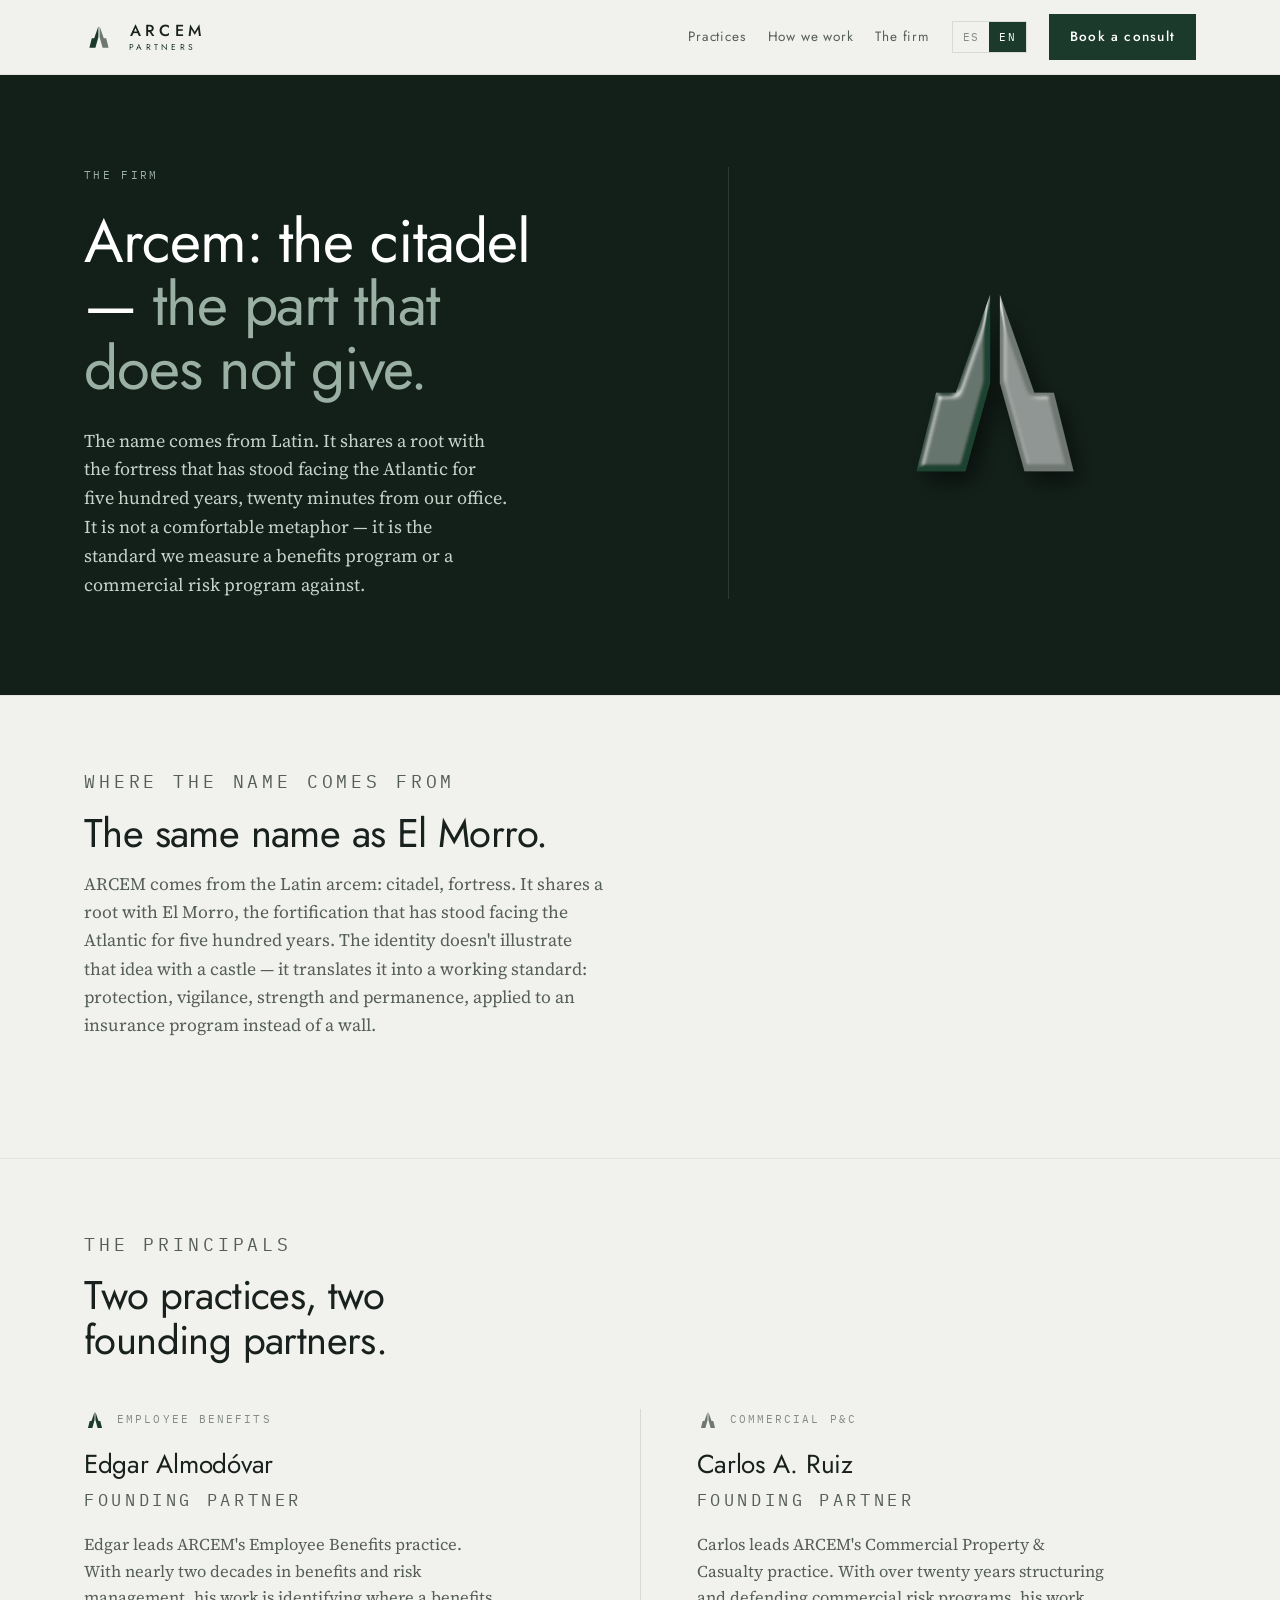
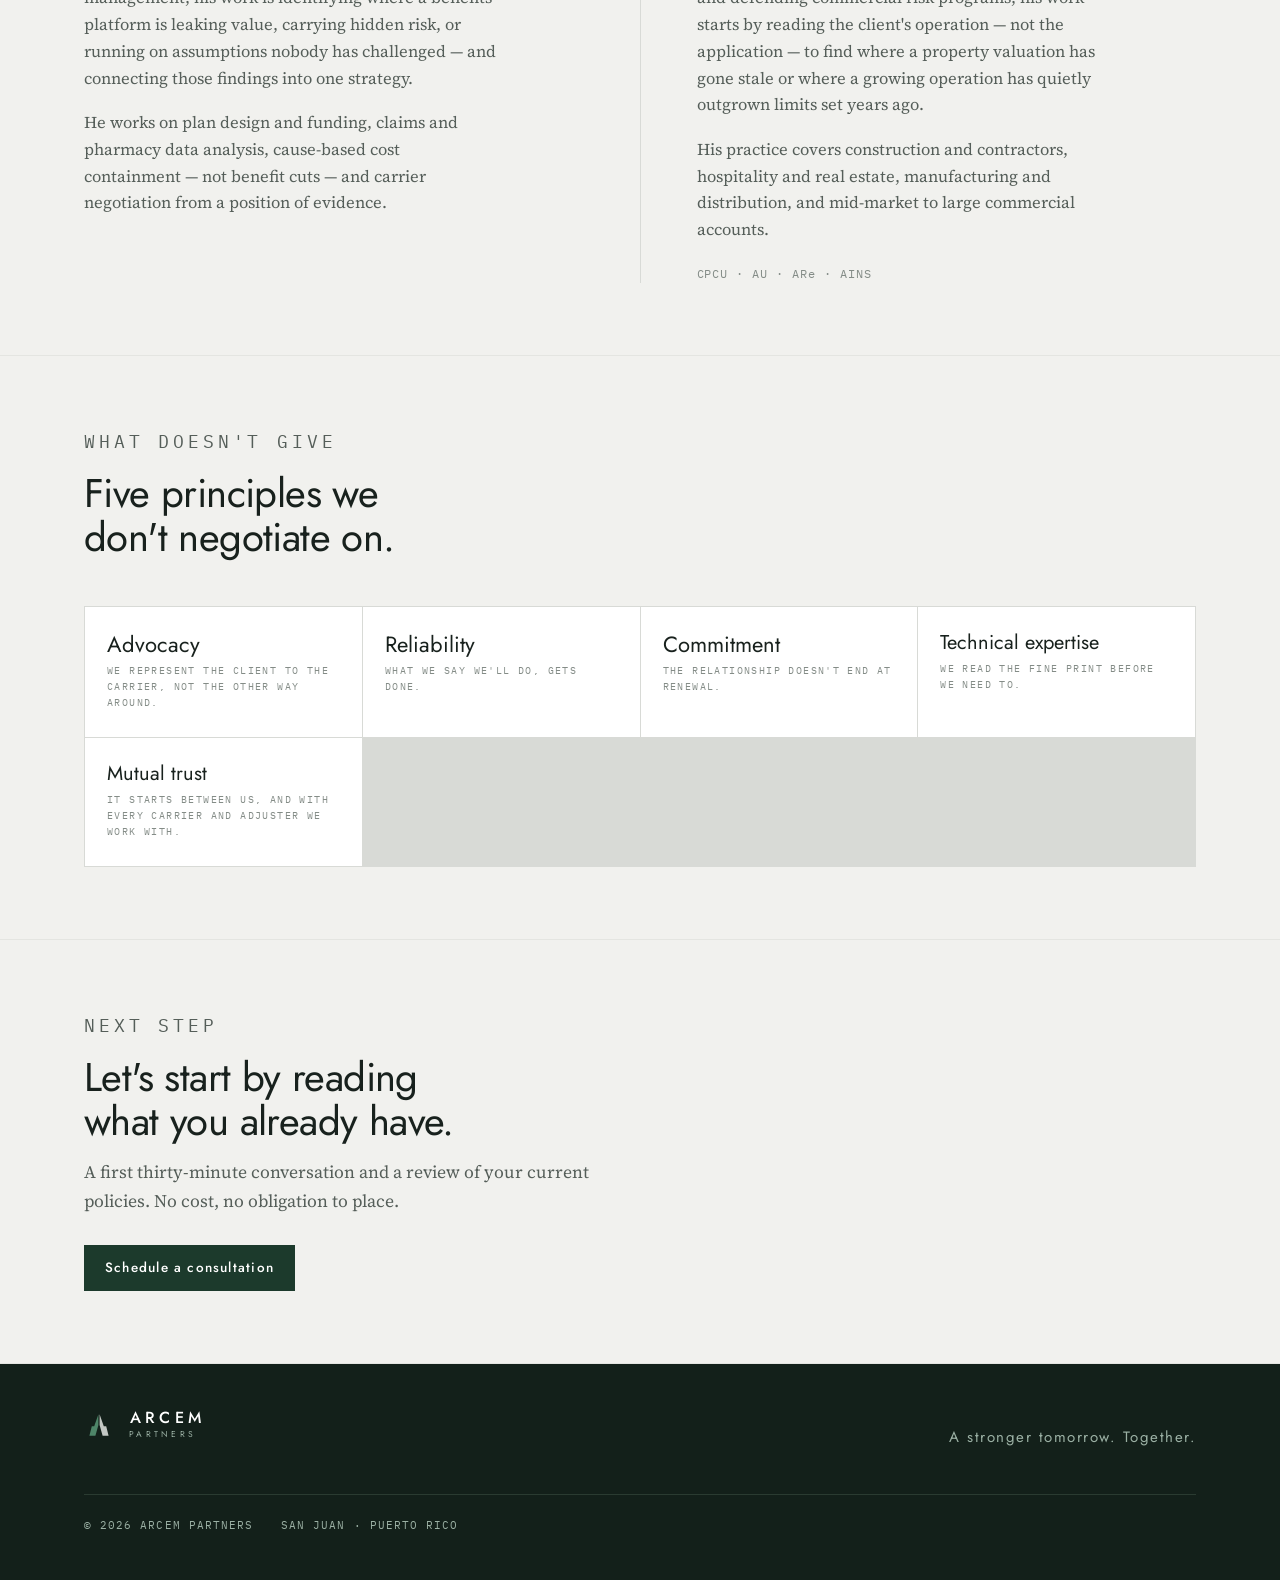
==== about.html @ 63890001 "Add English-URL pages: benefits, commercial, about, contact Adds the four English routes from the or" ====
<!doctype html>
<html lang="en"><head>
<meta charset="utf-8">
<meta name="viewport" content="width=device-width, initial-scale=1">
<title>The Firm — ARCEM Partners</title>
<meta name="description" content="Where the ARCEM name comes from, the firm's principals, and the values that don't get negotiated.">

<link rel="canonical" href="https://www.arcempr.com/about.html">
<meta property="og:type" content="website">
<meta property="og:title" content="The Firm — ARCEM Partners">
<meta property="og:description" content="Arcem: the citadel — the part that does not give.">
<meta property="og:image" content="/assets/logo/og-image.png">
<meta name="twitter:card" content="summary_large_image">

<link rel="icon" href="assets/logo/favicon.svg" type="image/svg+xml">

<link rel="preconnect" href="https://fonts.googleapis.com">
<link rel="preconnect" href="https://fonts.gstatic.com" crossorigin="">
<link rel="stylesheet" href="https://fonts.googleapis.com/css2?family=Jost:wght@300;400;500;600&amp;family=Source+Serif+4:ital,opsz,wght@0,8..60,400;0,8..60,600;1,8..60,400&amp;family=IBM+Plex+Mono:wght@400;500&amp;display=swap">

<link rel="stylesheet" href="assets/css/styles.css">
</head>
<body>

<header>
  <div class="wrap bar">
    <a class="brand" href="index.html" aria-label="ARCEM Partners">
      <svg viewBox="0 0 200 200" aria-hidden="true">
        <path fill="var(--green)" d="M96 28 68 108H52l-16 64h40l20-72Z"></path>
        <path fill="var(--stone)" d="m104 28 28 80h16l16 64h-40l-20-72Z"></path>
      </svg>
      <span>
        <span class="wm" style="display:block">ARCEM</span>
        <span class="sub" style="display:block">PARTNERS</span>
      </span>
    </a>
    <nav class="nav">
      <a class="link" href="index.html#practicas" data-es="Prácticas" data-en="Practices">Practices</a>
      <a class="link" href="index.html#proceso" data-es="Cómo trabajamos" data-en="How we work">How we work</a>
      <a class="link" href="about.html" data-es="La firma" data-en="The firm">The firm</a>
      <div class="lang" role="group" aria-label="Idioma / Language">
        <button type="button" id="lang-es" aria-pressed="false">ES</button>
        <button type="button" id="lang-en" aria-pressed="true">EN</button>
      </div>
      <a class="btn" href="contact.html" data-es="Agendar consulta" data-en="Book a consult">Book a consult</a>
    </nav>
  </div>
</header>

<main id="top">

  <section class="hero">
    <div class="wrap hero-in">
      <div class="hero-copy">
        <p class="eyebrow" data-es="La firma" data-en="The firm">The firm</p>
        <h1 data-es="Arcem: la ciudadela, &lt;em&gt;la parte que no cede.&lt;/em&gt;" data-en="Arcem: the citadel — &lt;em&gt;the part that does not give.&lt;/em&gt;">Arcem: the citadel — <em>the part that does not give.</em></h1>
        <p class="lede" data-es="El nombre viene del latín. Es la misma raíz que nombra la fortaleza que lleva quinientos años frente al Atlántico, a veinte minutos de nuestra oficina. No es una metáfora cómoda: es el estándar con el que medimos un programa de beneficios o un programa de riesgo comercial." data-en="The name comes from Latin. It shares a root with the fortress that has stood facing the Atlantic for five hundred years, twenty minutes from our office. It is not a comfortable metaphor — it is the standard we measure a benefits program or a commercial risk program against.">The name comes from Latin. It shares a root with the fortress that has stood facing the Atlantic for five hundred years, twenty minutes from our office. It is not a comfortable metaphor — it is the standard we measure a benefits program or a commercial risk program against.</p>
      </div>
      <div class="hero-seam" aria-hidden="true"></div>
      <div class="hero-mark">
        <svg viewBox="0 0 220 220" aria-hidden="true">
          <defs>
            <filter id="hcast" x="-45%" y="-45%" width="210%" height="210%">
              <feDropShadow dx="6" dy="9" stdDeviation="9" flood-color="#000000" flood-opacity="0.5"></feDropShadow>
            </filter>
            <filter id="hbevel" x="-30%" y="-30%" width="170%" height="170%">
              <feGaussianBlur in="SourceAlpha" stdDeviation="2.6" result="b"></feGaussianBlur>
              <feSpecularLighting in="b" surfaceScale="2.6" specularConstant="0.55" specularExponent="30" lighting-color="#FFFFFF" result="s">
                <feDistantLight azimuth="228" elevation="54"></feDistantLight>
              </feSpecularLighting>
              <feComposite in="s" in2="SourceAlpha" operator="in" result="sc"></feComposite>
              <feComposite in="SourceGraphic" in2="sc" operator="arithmetic" k1="0" k2="1" k3="1" k4="0"></feComposite>
            </filter>
          </defs>
          <g filter="url(#hcast)"><g filter="url(#hbevel)">
            <path fill="#1F4331" d="M106 38 78 118H62l-16 64h40l20-72Z"></path>
            <path fill="#6E7772" d="m114 38 28 80h16l16 64h-40l-20-72Z"></path>
          </g></g>
        </svg>
      </div>
    </div>
  </section>

  <section id="origen">
    <div class="wrap sec">
      <div class="sec-head">
        <p class="kicker" data-es="Origen del nombre" data-en="Where the name comes from">Where the name comes from</p>
        <h2 data-es="El mismo nombre que El Morro." data-en="The same name as El Morro.">The same name as El Morro.</h2>
        <p data-es="ARCEM viene del latín «arcem»: ciudadela, fortaleza. Es la misma raíz que nombra El Morro, la fortificación que lleva quinientos años frente al Atlántico. La identidad no ilustra esa idea con un castillo — la traduce a un estándar de trabajo: protección, vigilancia, fuerza y permanencia, aplicados a un programa de seguros en vez de a un muro." data-en="ARCEM comes from the Latin arcem: citadel, fortress. It shares a root with El Morro, the fortification that has stood facing the Atlantic for five hundred years. The identity doesn't illustrate that idea with a castle — it translates it into a working standard: protection, vigilance, strength and permanence, applied to an insurance program instead of a wall.">ARCEM comes from the Latin arcem: citadel, fortress. It shares a root with El Morro, the fortification that has stood facing the Atlantic for five hundred years. The identity doesn't illustrate that idea with a castle — it translates it into a working standard: protection, vigilance, strength and permanence, applied to an insurance program instead of a wall.</p>
      </div>
    </div>
  </section>

  <section id="principales">
    <div class="wrap sec">
      <div class="sec-head">
        <p class="kicker" data-es="Los principales" data-en="The principals">The principals</p>
        <h2 data-es="Dos prácticas, dos socios fundadores." data-en="Two practices, two founding partners.">Two practices, two founding partners.</h2>
      </div>

      <div class="split">
        <div class="prac">
          <div class="prac-tag">
            <svg viewBox="0 0 200 200" aria-hidden="true"><path fill="var(--green)" d="M96 28 68 108H52l-16 64h40l20-72Z"></path><path fill="var(--green)" d="m104 28 28 80h16l16 64h-40l-20-72Z"></path></svg>
            <span data-es="Employee Benefits" data-en="Employee Benefits">Employee Benefits</span>
          </div>
          <h3>Edgar Almodóvar</h3>
          <p class="kicker" style="margin:-10px 0 0" data-es="Socio fundador" data-en="Founding partner">Founding partner</p>
          <p data-es="Edgar dirige la práctica de Employee Benefits de ARCEM. Con casi dos décadas en beneficios y manejo de riesgo, su trabajo es identificar dónde una plataforma de beneficios pierde valor, carga riesgo oculto u opera sobre supuestos que nadie ha cuestionado — y conectar esos hallazgos en una sola estrategia." data-en="Edgar leads ARCEM's Employee Benefits practice. With nearly two decades in benefits and risk management, his work is identifying where a benefits platform is leaking value, carrying hidden risk, or running on assumptions nobody has challenged — and connecting those findings into one strategy.">Edgar leads ARCEM's Employee Benefits practice. With nearly two decades in benefits and risk management, his work is identifying where a benefits platform is leaking value, carrying hidden risk, or running on assumptions nobody has challenged — and connecting those findings into one strategy.</p>
          <p data-es="Trabaja diseño y financiamiento de plan, análisis de datos de reclamaciones y farmacia, contención de costos basada en causa — no en recorte — y negociación con carriers desde una posición de evidencia." data-en="He works on plan design and funding, claims and pharmacy data analysis, cause-based cost containment — not benefit cuts — and carrier negotiation from a position of evidence.">He works on plan design and funding, claims and pharmacy data analysis, cause-based cost containment — not benefit cuts — and carrier negotiation from a position of evidence.</p>
        </div>

        <div class="seam" aria-hidden="true"></div>

        <div class="prac">
          <div class="prac-tag">
            <svg viewBox="0 0 200 200" aria-hidden="true"><path fill="var(--stone)" d="M96 28 68 108H52l-16 64h40l20-72Z"></path><path fill="var(--stone)" d="m104 28 28 80h16l16 64h-40l-20-72Z"></path></svg>
            <span data-es="Commercial P&amp;C" data-en="Commercial P&amp;C">Commercial P&amp;C</span>
          </div>
          <h3>Carlos A. Ruiz</h3>
          <p class="kicker" style="margin:-10px 0 0" data-es="Socio fundador" data-en="Founding partner">Founding partner</p>
          <p data-es="Carlos dirige la práctica de Commercial Property &amp; Casualty de ARCEM. Con más de veinte años estructurando y defendiendo programas de riesgo comercial, su trabajo empieza por leer la operación del cliente — no la solicitud — para encontrar dónde una valoración de propiedad quedó desactualizada o dónde una operación en crecimiento ya superó los límites que se fijaron hace años." data-en="Carlos leads ARCEM's Commercial Property &amp; Casualty practice. With over twenty years structuring and defending commercial risk programs, his work starts by reading the client's operation — not the application — to find where a property valuation has gone stale or where a growing operation has quietly outgrown limits set years ago.">Carlos leads ARCEM's Commercial Property &amp; Casualty practice. With over twenty years structuring and defending commercial risk programs, his work starts by reading the client's operation — not the application — to find where a property valuation has gone stale or where a growing operation has quietly outgrown limits set years ago.</p>
          <p data-es="Su práctica cubre construcción y contratistas, hospitalidad y bienes raíces, manufactura y distribución, y cuentas comerciales de mediana y gran escala." data-en="His practice covers construction and contractors, hospitality and real estate, manufacturing and distribution, and mid-market to large commercial accounts.">His practice covers construction and contractors, hospitality and real estate, manufacturing and distribution, and mid-market to large commercial accounts.</p>
          <p class="mono" style="font-size:12px; letter-spacing:.08em; color:var(--faint); margin:2px 0 0">CPCU · AU · ARe · AINS</p>
        </div>
      </div>
    </div>
  </section>

  <section id="valores">
    <div class="wrap sec">
      <div class="sec-head">
        <p class="kicker" data-es="Lo que no cede" data-en="What doesn't give">What doesn't give</p>
        <h2 data-es="Cinco principios que no se negocian." data-en="Five principles we don't negotiate on.">Five principles we don't negotiate on.</h2>
      </div>
      <div class="proof">
        <div><span class="fig" style="font-size:22px" data-es="Defensa" data-en="Advocacy">Advocacy</span><span class="lab" data-es="Representamos al cliente frente al carrier, no al revés." data-en="We represent the client to the carrier, not the other way around.">We represent the client to the carrier, not the other way around.</span></div>
        <div><span class="fig" style="font-size:22px" data-es="Confiabilidad" data-en="Reliability">Reliability</span><span class="lab" data-es="Lo que decimos que vamos a hacer, se hace." data-en="What we say we'll do, gets done.">What we say we'll do, gets done.</span></div>
        <div><span class="fig" style="font-size:22px" data-es="Compromiso" data-en="Commitment">Commitment</span><span class="lab" data-es="La relación no termina en la renovación." data-en="The relationship doesn't end at renewal.">The relationship doesn't end at renewal.</span></div>
        <div><span class="fig" style="font-size:20px" data-es="Experiencia técnica" data-en="Technical expertise">Technical expertise</span><span class="lab" data-es="Leemos la letra pequeña antes de que haga falta leerla." data-en="We read the fine print before we need to.">We read the fine print before we need to.</span></div>
        <div><span class="fig" style="font-size:20px" data-es="Confianza mutua" data-en="Mutual trust">Mutual trust</span><span class="lab" data-es="Empieza entre nosotros, y con cada carrier y ajustador con el que trabajamos." data-en="It starts between us, and with every carrier and adjuster we work with.">It starts between us, and with every carrier and adjuster we work with.</span></div>
      </div>
    </div>
  </section>

  <section>
    <div class="wrap sec">
      <div class="sec-head" style="margin-bottom:0">
        <p class="kicker" data-es="Siguiente paso" data-en="Next step">Next step</p>
        <h2 data-es="Empecemos por leer lo que ya tiene." data-en="Let's start by reading what you already have.">Let's start by reading what you already have.</h2>
        <p data-es="Una primera conversación de treinta minutos y una revisión de sus pólizas vigentes. Sin costo y sin compromiso de colocación." data-en="A first thirty-minute conversation and a review of your current policies. No cost, no obligation to place.">A first thirty-minute conversation and a review of your current policies. No cost, no obligation to place.</p>
      </div>
      <div class="hero-cta" style="margin-top:30px">
        <a class="btn" href="contact.html" data-es="Agendar una consulta" data-en="Schedule a consultation">Schedule a consultation</a>
      </div>
    </div>
  </section>

</main>

<footer>
  <div class="wrap foot-in">
    <div class="foot-top">
      <a class="brand" href="index.html" aria-label="ARCEM Partners">
        <svg viewBox="0 0 200 200" aria-hidden="true">
          <path fill="#4E8568" d="M96 28 68 108H52l-16 64h40l20-72Z"></path>
          <path fill="#C3C8C4" d="m104 28 28 80h16l16 64h-40l-20-72Z"></path>
        </svg>
        <span>
          <span class="wm" style="display:block">ARCEM</span>
          <span class="sub" style="display:block">PARTNERS</span>
        </span>
      </a>
      <p class="foot-tag" data-es="A stronger tomorrow. Together." data-en="A stronger tomorrow. Together.">A stronger tomorrow. Together.</p>
    </div>
    <div class="foot-bot">
      <p>© 2026 ARCEM PARTNERS</p>
      <p data-es="SAN JUAN · PUERTO RICO" data-en="SAN JUAN · PUERTO RICO">SAN JUAN · PUERTO RICO</p>
    </div>
  </div>
</footer>

<script src="assets/js/main.js"></script>


</body></html>
---- assets/css/styles.css ----
/* ARCEM Partners — hoja de estilos principal
   Tokens en brand/tokens.css (mismos valores, duplicados aquí para que
   index.html funcione abriendo el archivo sin build step). */

*,*::before,*::after{box-sizing:border-box}
html{-webkit-text-size-adjust:100%}
img{max-width:100%;height:auto}
[hidden]{display:none!important}
:root{
  --cal:#F1F1EE; --surface:#FFFFFF; --sunken:#E8E9E5;
  --ink:#18211D; --soft:#555E59; --faint:#848C87;
  --line:#D8DAD6; --hair:#E4E5E1;
  --green:#1C3A2C; --green-mid:#2F5A44; --green-lt:#4E8568;
  --stone:#6E7772;
  --brand-dark:#13201A; --brand-dark-2:#1B2C23;
  --on-dark:#EDF0EC; --on-dark-soft:#9BB0A4; --on-dark-line:#2A3B31;
  --focus:#4E8568;
}
@media (prefers-color-scheme:dark){:root:not([data-theme="light"]){
  --cal:#0D1310; --surface:#151E19; --sunken:#111813;
  --ink:#E6EBE7; --soft:#9AA49E; --faint:#737C77;
  --line:#232F28; --hair:#1C2721;
  --green:#6FA98A; --green-mid:#5A9376; --green-lt:#8FC4A6;
  --stone:#9BA49E;
  --focus:#8FC4A6;
}}
:root[data-theme="dark"]{
  --cal:#0D1310; --surface:#151E19; --sunken:#111813;
  --ink:#E6EBE7; --soft:#9AA49E; --faint:#737C77;
  --line:#232F28; --hair:#1C2721;
  --green:#6FA98A; --green-mid:#5A9376; --green-lt:#8FC4A6;
  --stone:#9BA49E;
  --focus:#8FC4A6;
}

*{box-sizing:border-box}
body{
  margin:0; background:var(--cal); color:var(--ink);
  font-family:"Source Serif 4",Georgia,"Times New Roman",serif;
  font-size:17px; line-height:1.62; -webkit-font-smoothing:antialiased;
}
.wrap{max-width:1160px; margin:0 auto; padding-inline:24px}
.mono{font-family:"IBM Plex Mono",ui-monospace,SFMono-Regular,Menlo,monospace}
.disp{font-family:Jost,"Helvetica Neue",Arial,sans-serif}
:focus-visible{outline:2px solid var(--focus); outline-offset:3px}
@media (prefers-reduced-motion:reduce){*{animation:none!important;transition:none!important}}

/* ---------- header ---------- */
header{
  position:sticky; top:0; z-index:40;
  background:color-mix(in srgb,var(--cal) 92%, transparent);
  backdrop-filter:blur(10px); border-bottom:1px solid var(--hair);
}
.bar{display:flex; align-items:center; gap:18px; padding-block:14px}
.brand{display:flex; align-items:center; gap:12px; text-decoration:none}
.brand svg{width:30px; height:30px; flex:0 0 auto}
.brand .wm{font-family:Jost,sans-serif; font-weight:500; font-size:16px; letter-spacing:.26em; text-indent:.26em; color:var(--ink); line-height:1}
.brand .sub{font-family:Jost,sans-serif; font-weight:400; font-size:8.5px; letter-spacing:.38em; text-indent:.38em; color:var(--green); line-height:1; margin-top:4px}
.nav{margin-left:auto; display:flex; align-items:center; gap:22px}
.nav a.link{font-family:Jost,sans-serif; font-size:13.5px; letter-spacing:.06em; color:var(--soft); text-decoration:none; padding-block:6px}
.nav a.link:hover{color:var(--ink)}
.lang{display:flex; border:1px solid var(--line); overflow:hidden}
.lang button{
  font-family:"IBM Plex Mono",monospace; font-size:10.5px; letter-spacing:.12em;
  padding:6px 10px; border:0; background:transparent; color:var(--faint); cursor:pointer; min-height:30px;
}
.lang button[aria-pressed="true"]{background:var(--green); color:#FFFFFF}
@media (prefers-color-scheme:dark){:root:not([data-theme="light"]) .lang button[aria-pressed="true"]{color:#0D1310}}
:root[data-theme="dark"] .lang button[aria-pressed="true"]{color:#0D1310}
.btn{
  font-family:Jost,sans-serif; font-size:13.5px; font-weight:500; letter-spacing:.09em;
  background:var(--green); color:#FFFFFF; text-decoration:none;
  padding:11px 20px; min-height:44px; display:inline-flex; align-items:center; justify-content:center;
  border:1px solid var(--green); cursor:pointer; transition:background .18s ease;
}
.btn:hover{background:var(--green-mid); border-color:var(--green-mid)}
@media (prefers-color-scheme:dark){:root:not([data-theme="light"]) .btn{color:#0D1310}}
:root[data-theme="dark"] .btn{color:#0D1310}
.btn-ghost{background:transparent; color:var(--on-dark); border:1px solid rgba(237,240,236,.34)}
.btn-ghost:hover{background:rgba(237,240,236,.09); border-color:rgba(237,240,236,.55)}
.nav .btn{display:none}
@media (min-width:880px){.nav .btn{display:inline-flex}}
.nav a.link{display:none}
@media (min-width:720px){.nav a.link{display:inline}}

/* ---------- hero (superficie de marca: verde en ambos temas) ---------- */
.hero{background:var(--brand-dark); color:var(--on-dark); position:relative; overflow:hidden}
.hero-in{
  display:grid; grid-template-columns:1fr; gap:44px;
  padding-block:66px 72px; position:relative;
}
@media (min-width:920px){
  .hero-in{grid-template-columns:1.16fr 1px .84fr; gap:0; align-items:center; padding-block:92px 96px}
  .hero-seam{background:var(--on-dark-line); align-self:stretch}
  .hero-copy{padding-right:64px}
  .hero-mark{padding-left:64px}
}
.hero-seam{display:none}
@media (min-width:920px){.hero-seam{display:block}}
.eyebrow{
  font-family:"IBM Plex Mono",monospace; font-size:10.5px; letter-spacing:.22em;
  text-transform:uppercase; color:var(--on-dark-soft); margin:0 0 26px;
}
h1{
  font-family:Jost,sans-serif; font-weight:400; margin:0;
  font-size:clamp(35px,5.6vw,60px); line-height:1.06; letter-spacing:-.018em;
  text-wrap:balance; color:#FFFFFF;
}
h1 em{font-style:normal; color:var(--on-dark-soft)}
.hero-copy p.lede{
  margin:26px 0 0; max-width:47ch; font-size:18px; line-height:1.6; color:#C6D3CB;
}
.hero-cta{display:flex; flex-wrap:wrap; gap:14px; margin-top:34px}
.hero-mark{display:flex; justify-content:center}
.hero-mark svg{width:min(270px,62vw); height:auto}
.hero-foot{
  border-top:1px solid var(--on-dark-line); padding-block:18px;
  display:flex; flex-wrap:wrap; gap:10px 34px;
}
.hero-foot span{font-family:"IBM Plex Mono",monospace; font-size:10.5px; letter-spacing:.16em; text-transform:uppercase; color:var(--on-dark-soft)}

/* ---------- secciones ---------- */
section{border-bottom:1px solid var(--hair)}
.sec{padding-block:72px}
.sec-head{display:flex; flex-direction:column; gap:14px; margin-bottom:46px; max-width:62ch}
.kicker{font-family:"IBM Plex Mono",monospace; font-size:10.5px; letter-spacing:.22em; text-transform:uppercase; color:var(--faint)}
h2{font-family:Jost,sans-serif; font-weight:400; margin:0; font-size:clamp(27px,3.7vw,40px); line-height:1.12; letter-spacing:-.015em; text-wrap:balance}
.sec-head p{margin:0; color:var(--soft); font-size:17.5px; max-width:58ch}

/* prácticas — la junta partiendo la página */
.split{display:grid; grid-template-columns:1fr; gap:48px}
@media (min-width:900px){.split{grid-template-columns:1fr 1px 1fr; gap:0}
  .split .seam{background:var(--line); align-self:stretch}
  .split .prac:first-child{padding-right:56px}
  .split .prac:last-child{padding-left:56px}
}
.split .seam{display:none}
@media (min-width:900px){.split .seam{display:block}}
.prac{display:flex; flex-direction:column; gap:18px}
.prac-tag{display:flex; align-items:center; gap:11px}
.prac-tag svg{width:22px; height:22px; flex:0 0 auto}
.prac-tag span{font-family:"IBM Plex Mono",monospace; font-size:10.5px; letter-spacing:.2em; text-transform:uppercase; color:var(--faint)}
.prac h3{font-family:Jost,sans-serif; font-weight:400; margin:0; font-size:26px; line-height:1.18; letter-spacing:-.01em; color:var(--ink)}
.prac p{margin:0; color:var(--soft); font-size:16.5px; max-width:46ch}
.prac ul{margin:4px 0 0; padding:0; list-style:none; display:flex; flex-direction:column; gap:0}
.prac li{
  font-size:15.5px; color:var(--ink); padding-block:11px;
  border-top:1px solid var(--hair); display:flex; gap:14px; align-items:baseline;
}
.prac li:last-child{border-bottom:1px solid var(--hair)}
.prac li b{font-family:"IBM Plex Mono",monospace; font-size:10px; letter-spacing:.1em; color:var(--faint); flex:0 0 auto; width:22px; font-weight:400}
.prac a.more{
  font-family:Jost,sans-serif; font-size:14px; letter-spacing:.06em; color:var(--green);
  text-decoration:none; border-bottom:1px solid currentColor; align-self:flex-start; padding-bottom:2px; margin-top:6px;
}
.prac a.more:hover{color:var(--ink)}

/* proceso */
.steps{display:grid; grid-template-columns:1fr; gap:0}
@media (min-width:820px){.steps{grid-template-columns:repeat(3,minmax(0,1fr)); gap:0}}
.step{padding:30px 0; border-top:1px solid var(--line); display:flex; flex-direction:column; gap:12px}
@media (min-width:820px){
  .step{padding:30px 34px 30px 0; border-top:1px solid var(--ink)}
  .step + .step{padding-left:34px; border-left:1px solid var(--hair)}
}
.step .n{font-family:"IBM Plex Mono",monospace; font-size:11px; letter-spacing:.16em; color:var(--green)}
.step h3{font-family:Jost,sans-serif; font-weight:400; margin:0; font-size:21px; line-height:1.2; color:var(--ink)}
.step p{margin:0; color:var(--soft); font-size:16px}

/* prueba */
.proof{display:grid; grid-template-columns:repeat(2,minmax(0,1fr)); gap:1px; background:var(--line); border:1px solid var(--line)}
@media (min-width:820px){.proof{grid-template-columns:repeat(4,minmax(0,1fr))}}
.proof div{background:var(--surface); padding:26px 22px; display:flex; flex-direction:column; gap:8px}
.proof .fig{font-family:Jost,sans-serif; font-size:31px; font-weight:400; color:var(--ink); line-height:1; font-variant-numeric:tabular-nums}
.proof .lab{font-family:"IBM Plex Mono",monospace; font-size:10px; letter-spacing:.14em; text-transform:uppercase; color:var(--faint); line-height:1.6}

/* contacto */
.contact{background:var(--sunken)}
.contact-grid{display:grid; grid-template-columns:1fr; gap:44px}
@media (min-width:900px){.contact-grid{grid-template-columns:1fr 1fr; gap:64px}}
form{display:flex; flex-direction:column; gap:16px}
.field{display:flex; flex-direction:column; gap:7px}
.field label{font-family:"IBM Plex Mono",monospace; font-size:10px; letter-spacing:.16em; text-transform:uppercase; color:var(--faint)}
.field input,.field select,.field textarea{
  font-family:"Source Serif 4",Georgia,serif; font-size:16px; color:var(--ink);
  background:var(--surface); border:1px solid var(--line); padding:12px 14px; min-height:46px; width:100%;
}
.field textarea{min-height:96px; resize:vertical; line-height:1.55}
.field input:focus,.field select:focus,.field textarea:focus{border-color:var(--green)}
.hint{font-size:13.5px; color:var(--faint); margin:0}
.reach{display:flex; flex-direction:column; gap:22px}
.reach .row{display:flex; flex-direction:column; gap:5px; padding-block:16px; border-top:1px solid var(--line)}
.reach .row:last-child{border-bottom:1px solid var(--line)}
.reach .rl{font-family:"IBM Plex Mono",monospace; font-size:10px; letter-spacing:.16em; text-transform:uppercase; color:var(--faint)}
.reach .rv{font-size:17px; color:var(--ink)}
.reach .rv a{color:var(--green); text-decoration:none; border-bottom:1px solid currentColor}
.reach .rv a:hover{color:var(--ink)}
.ph{color:var(--faint); font-family:"IBM Plex Mono",monospace; font-size:14px}

/* mapa (contacto) */
.map-frame{border:1px solid var(--line); overflow:hidden; margin-top:36px}
.map-frame iframe{display:block; width:100%; height:380px; border:0}
.map-link{font-family:Jost,sans-serif; font-size:14px; letter-spacing:.06em; color:var(--green); text-decoration:none; border-bottom:1px solid currentColor; padding-bottom:2px; display:inline-block; margin-top:14px}
.map-link:hover{color:var(--ink)}

/* footer */
footer{background:var(--brand-dark); color:var(--on-dark)}
.foot-in{padding-block:46px; display:flex; flex-direction:column; gap:30px}
.foot-top{display:flex; flex-wrap:wrap; gap:26px; align-items:flex-start}
.foot-top .brand .wm{color:#FFFFFF}
.foot-top .brand .sub{color:var(--on-dark-soft)}
.foot-tag{margin-left:auto; font-family:Jost,sans-serif; font-size:15px; letter-spacing:.1em; color:var(--on-dark-soft)}
.foot-bot{border-top:1px solid var(--on-dark-line); padding-top:22px; display:flex; flex-wrap:wrap; gap:8px 28px}
.foot-bot p{margin:0; font-family:"IBM Plex Mono",monospace; font-size:10.5px; letter-spacing:.1em; color:var(--on-dark-soft)}
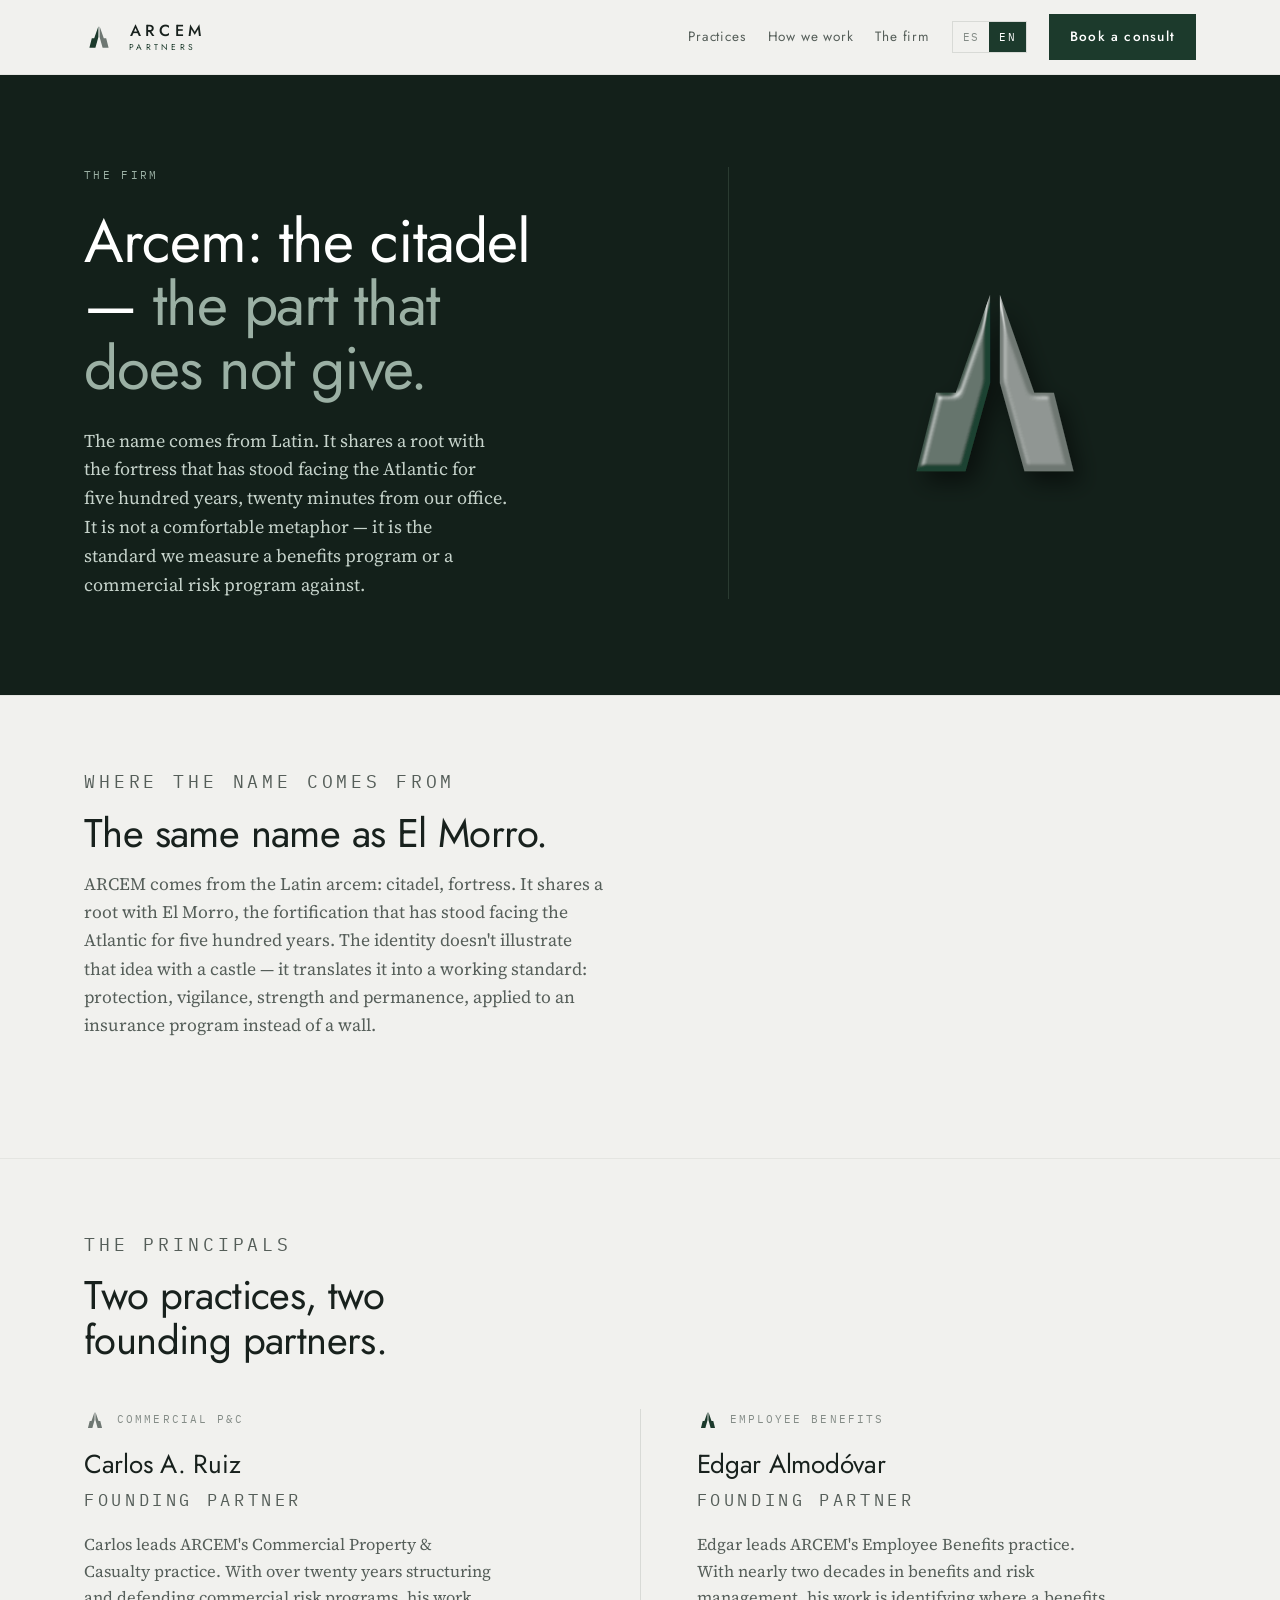
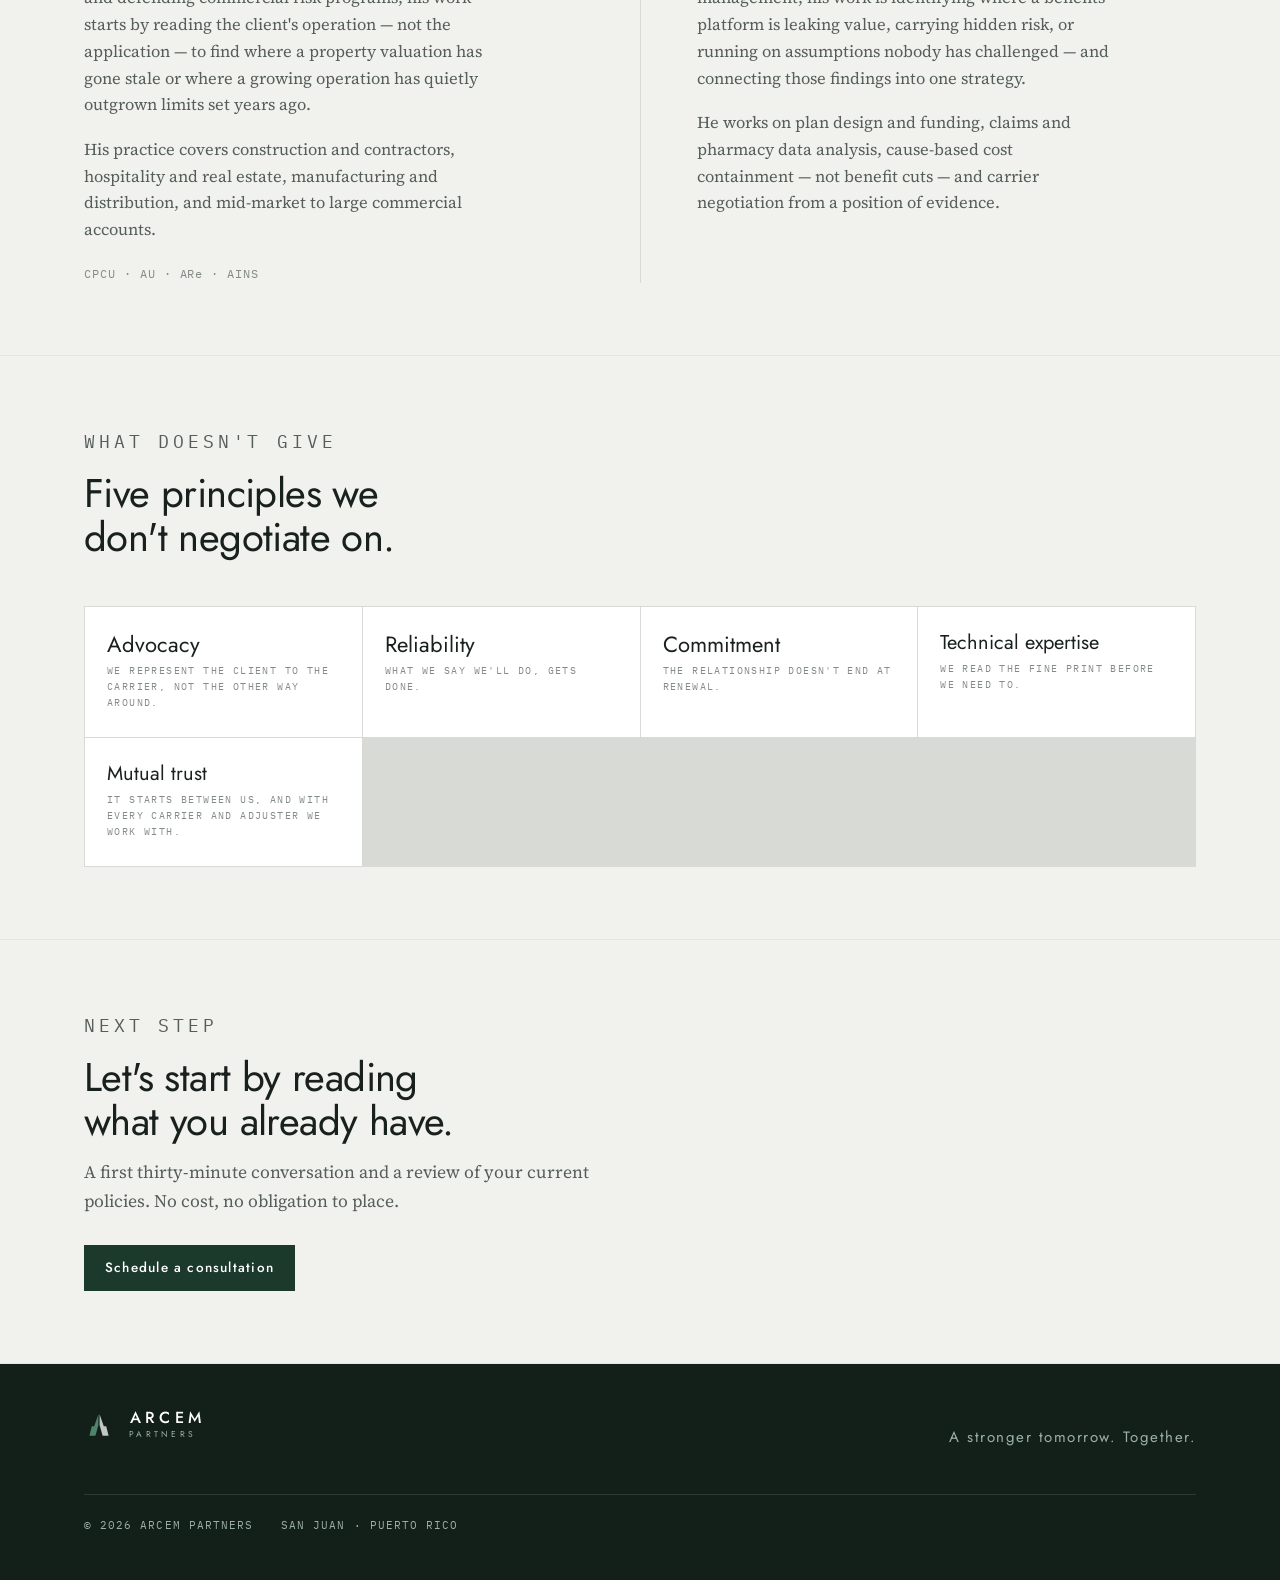
==== commit de892f67: "Switch the site's base language from Spanish to English Flips all 9 pages to show English by default" ====
--- a/about.html
+++ b/about.html
@@ -101,19 +101,6 @@
       <div class="split">
         <div class="prac">
           <div class="prac-tag">
-            <svg viewBox="0 0 200 200" aria-hidden="true"><path fill="var(--green)" d="M96 28 68 108H52l-16 64h40l20-72Z"></path><path fill="var(--green)" d="m104 28 28 80h16l16 64h-40l-20-72Z"></path></svg>
-            <span data-es="Employee Benefits" data-en="Employee Benefits">Employee Benefits</span>
-          </div>
-          <h3>Edgar Almodóvar</h3>
-          <p class="kicker" style="margin:-10px 0 0" data-es="Socio fundador" data-en="Founding partner">Founding partner</p>
-          <p data-es="Edgar dirige la práctica de Employee Benefits de ARCEM. Con casi dos décadas en beneficios y manejo de riesgo, su trabajo es identificar dónde una plataforma de beneficios pierde valor, carga riesgo oculto u opera sobre supuestos que nadie ha cuestionado — y conectar esos hallazgos en una sola estrategia." data-en="Edgar leads ARCEM's Employee Benefits practice. With nearly two decades in benefits and risk management, his work is identifying where a benefits platform is leaking value, carrying hidden risk, or running on assumptions nobody has challenged — and connecting those findings into one strategy.">Edgar leads ARCEM's Employee Benefits practice. With nearly two decades in benefits and risk management, his work is identifying where a benefits platform is leaking value, carrying hidden risk, or running on assumptions nobody has challenged — and connecting those findings into one strategy.</p>
-          <p data-es="Trabaja diseño y financiamiento de plan, análisis de datos de reclamaciones y farmacia, contención de costos basada en causa — no en recorte — y negociación con carriers desde una posición de evidencia." data-en="He works on plan design and funding, claims and pharmacy data analysis, cause-based cost containment — not benefit cuts — and carrier negotiation from a position of evidence.">He works on plan design and funding, claims and pharmacy data analysis, cause-based cost containment — not benefit cuts — and carrier negotiation from a position of evidence.</p>
-        </div>
-
-        <div class="seam" aria-hidden="true"></div>
-
-        <div class="prac">
-          <div class="prac-tag">
             <svg viewBox="0 0 200 200" aria-hidden="true"><path fill="var(--stone)" d="M96 28 68 108H52l-16 64h40l20-72Z"></path><path fill="var(--stone)" d="m104 28 28 80h16l16 64h-40l-20-72Z"></path></svg>
             <span data-es="Commercial P&amp;C" data-en="Commercial P&amp;C">Commercial P&amp;C</span>
           </div>
@@ -122,6 +109,19 @@
           <p data-es="Carlos dirige la práctica de Commercial Property &amp; Casualty de ARCEM. Con más de veinte años estructurando y defendiendo programas de riesgo comercial, su trabajo empieza por leer la operación del cliente — no la solicitud — para encontrar dónde una valoración de propiedad quedó desactualizada o dónde una operación en crecimiento ya superó los límites que se fijaron hace años." data-en="Carlos leads ARCEM's Commercial Property &amp; Casualty practice. With over twenty years structuring and defending commercial risk programs, his work starts by reading the client's operation — not the application — to find where a property valuation has gone stale or where a growing operation has quietly outgrown limits set years ago.">Carlos leads ARCEM's Commercial Property &amp; Casualty practice. With over twenty years structuring and defending commercial risk programs, his work starts by reading the client's operation — not the application — to find where a property valuation has gone stale or where a growing operation has quietly outgrown limits set years ago.</p>
           <p data-es="Su práctica cubre construcción y contratistas, hospitalidad y bienes raíces, manufactura y distribución, y cuentas comerciales de mediana y gran escala." data-en="His practice covers construction and contractors, hospitality and real estate, manufacturing and distribution, and mid-market to large commercial accounts.">His practice covers construction and contractors, hospitality and real estate, manufacturing and distribution, and mid-market to large commercial accounts.</p>
           <p class="mono" style="font-size:12px; letter-spacing:.08em; color:var(--faint); margin:2px 0 0">CPCU · AU · ARe · AINS</p>
+        </div>
+
+        <div class="seam" aria-hidden="true"></div>
+
+        <div class="prac">
+          <div class="prac-tag">
+            <svg viewBox="0 0 200 200" aria-hidden="true"><path fill="var(--green)" d="M96 28 68 108H52l-16 64h40l20-72Z"></path><path fill="var(--green)" d="m104 28 28 80h16l16 64h-40l-20-72Z"></path></svg>
+            <span data-es="Employee Benefits" data-en="Employee Benefits">Employee Benefits</span>
+          </div>
+          <h3>Edgar Almodóvar</h3>
+          <p class="kicker" style="margin:-10px 0 0" data-es="Socio fundador" data-en="Founding partner">Founding partner</p>
+          <p data-es="Edgar dirige la práctica de Employee Benefits de ARCEM. Con casi dos décadas en beneficios y manejo de riesgo, su trabajo es identificar dónde una plataforma de beneficios pierde valor, carga riesgo oculto u opera sobre supuestos que nadie ha cuestionado — y conectar esos hallazgos en una sola estrategia." data-en="Edgar leads ARCEM's Employee Benefits practice. With nearly two decades in benefits and risk management, his work is identifying where a benefits platform is leaking value, carrying hidden risk, or running on assumptions nobody has challenged — and connecting those findings into one strategy.">Edgar leads ARCEM's Employee Benefits practice. With nearly two decades in benefits and risk management, his work is identifying where a benefits platform is leaking value, carrying hidden risk, or running on assumptions nobody has challenged — and connecting those findings into one strategy.</p>
+          <p data-es="Trabaja diseño y financiamiento de plan, análisis de datos de reclamaciones y farmacia, contención de costos basada en causa — no en recorte — y negociación con carriers desde una posición de evidencia." data-en="He works on plan design and funding, claims and pharmacy data analysis, cause-based cost containment — not benefit cuts — and carrier negotiation from a position of evidence.">He works on plan design and funding, claims and pharmacy data analysis, cause-based cost containment — not benefit cuts — and carrier negotiation from a position of evidence.</p>
         </div>
       </div>
     </div>
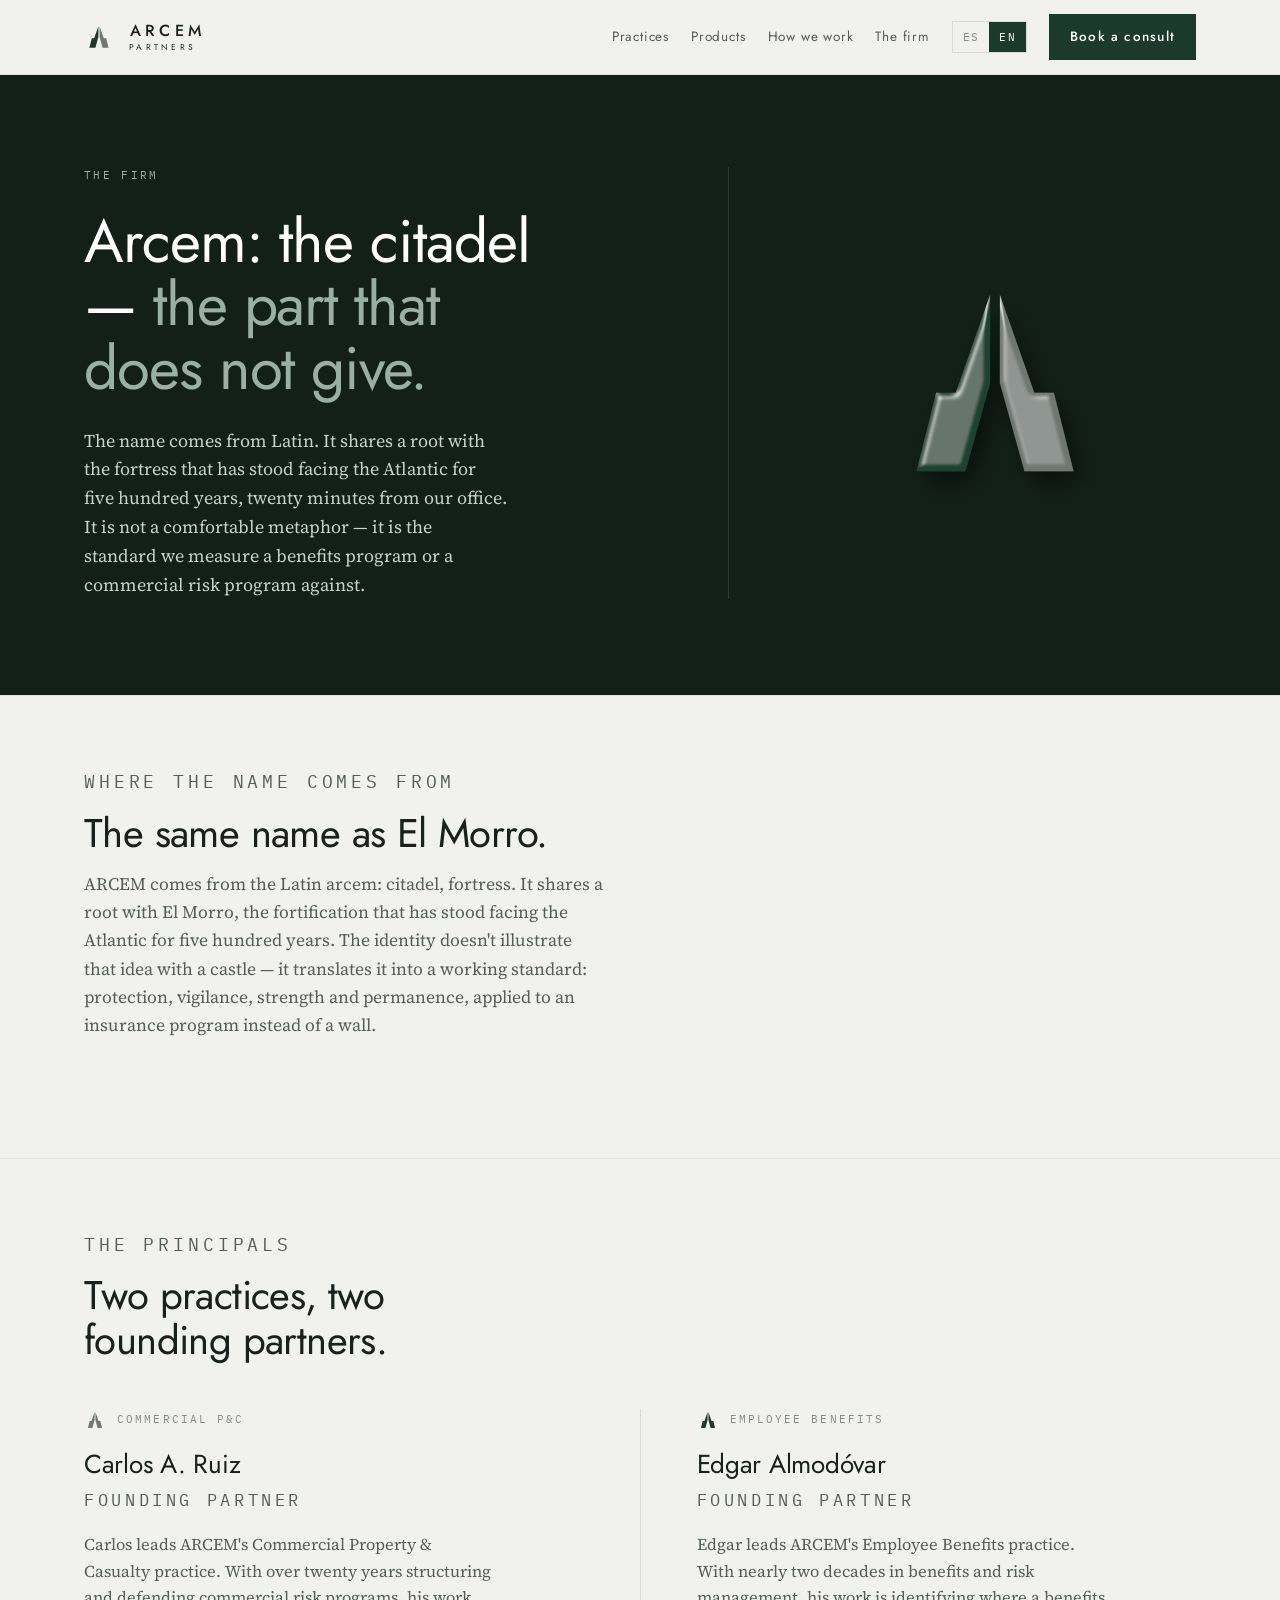
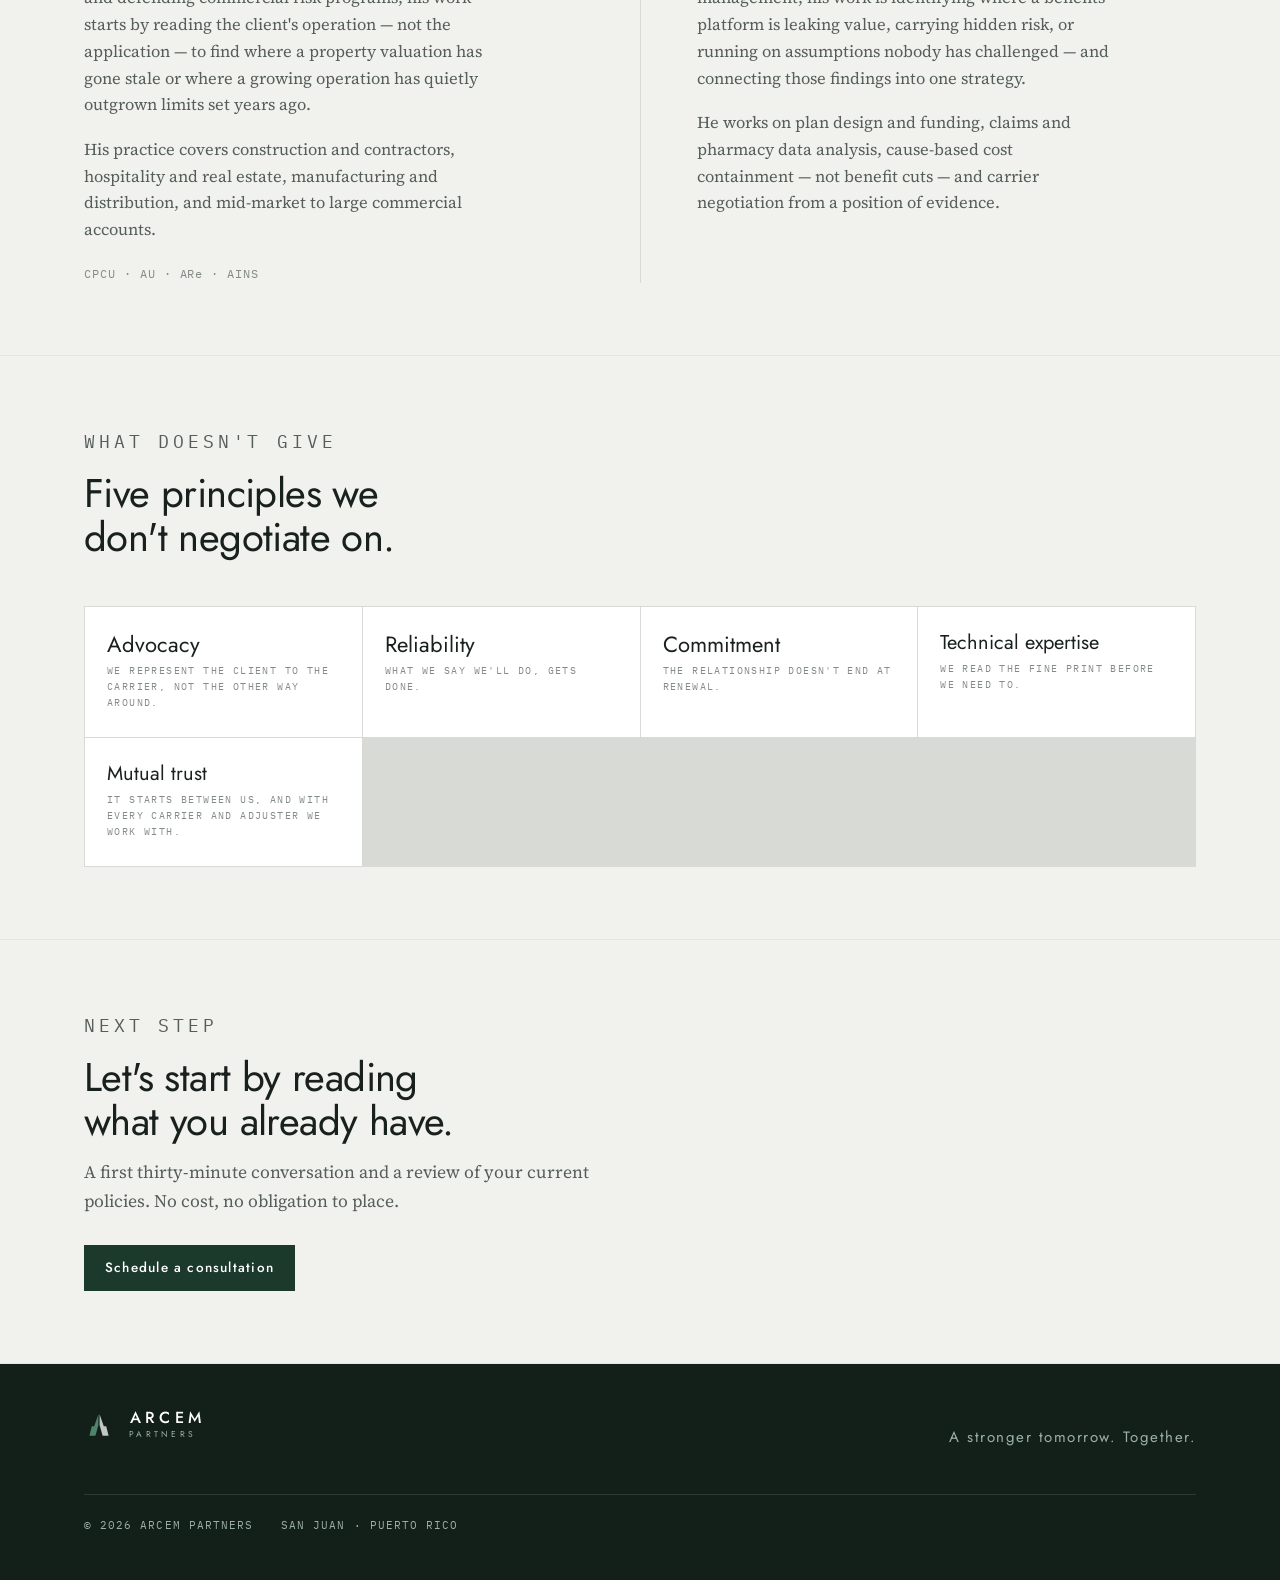
==== commit 98861108: "Add /productos: full coverage-line breakdown by category New page (productos.html + products.html En" ====
--- a/about.html
+++ b/about.html
@@ -36,6 +36,7 @@
     </a>
     <nav class="nav">
       <a class="link" href="index.html#practicas" data-es="Prácticas" data-en="Practices">Practices</a>
+      <a class="link" href="products.html" data-es="Productos" data-en="Products">Products</a>
       <a class="link" href="index.html#proceso" data-es="Cómo trabajamos" data-en="How we work">How we work</a>
       <a class="link" href="about.html" data-es="La firma" data-en="The firm">The firm</a>
       <div class="lang" role="group" aria-label="Idioma / Language">
--- a/assets/css/styles.css
+++ b/assets/css/styles.css
@@ -174,6 +174,16 @@
 .proof .fig{font-family:Jost,sans-serif; font-size:31px; font-weight:400; color:var(--ink); line-height:1; font-variant-numeric:tabular-nums}
 .proof .lab{font-family:"IBM Plex Mono",monospace; font-size:10px; letter-spacing:.14em; text-transform:uppercase; color:var(--faint); line-height:1.6}
 
+/* productos — categoría + lista de coberturas */
+.prod-block{display:grid; grid-template-columns:1fr; gap:16px; padding-block:36px; border-top:1px solid var(--line)}
+.prod-block:first-child{border-top:0; padding-top:0}
+@media (min-width:820px){.prod-block{grid-template-columns:260px 1fr; gap:48px; padding-block:44px}}
+.prod-block h3{font-family:Jost,sans-serif; font-weight:400; font-size:24px; line-height:1.2; color:var(--ink); margin:0}
+.prod-block .prod-note{margin:10px 0 0; color:var(--soft); font-size:14.5px; max-width:38ch}
+.prod-list{display:grid; grid-template-columns:1fr; gap:0; margin:0; padding:0; list-style:none; border-bottom:1px solid var(--hair)}
+@media (min-width:600px){.prod-list{grid-template-columns:1fr 1fr; column-gap:32px}}
+.prod-list li{font-size:16px; color:var(--ink); padding-block:11px; border-top:1px solid var(--hair)}
+
 /* contacto */
 .contact{background:var(--sunken)}
 .contact-grid{display:grid; grid-template-columns:1fr; gap:44px}
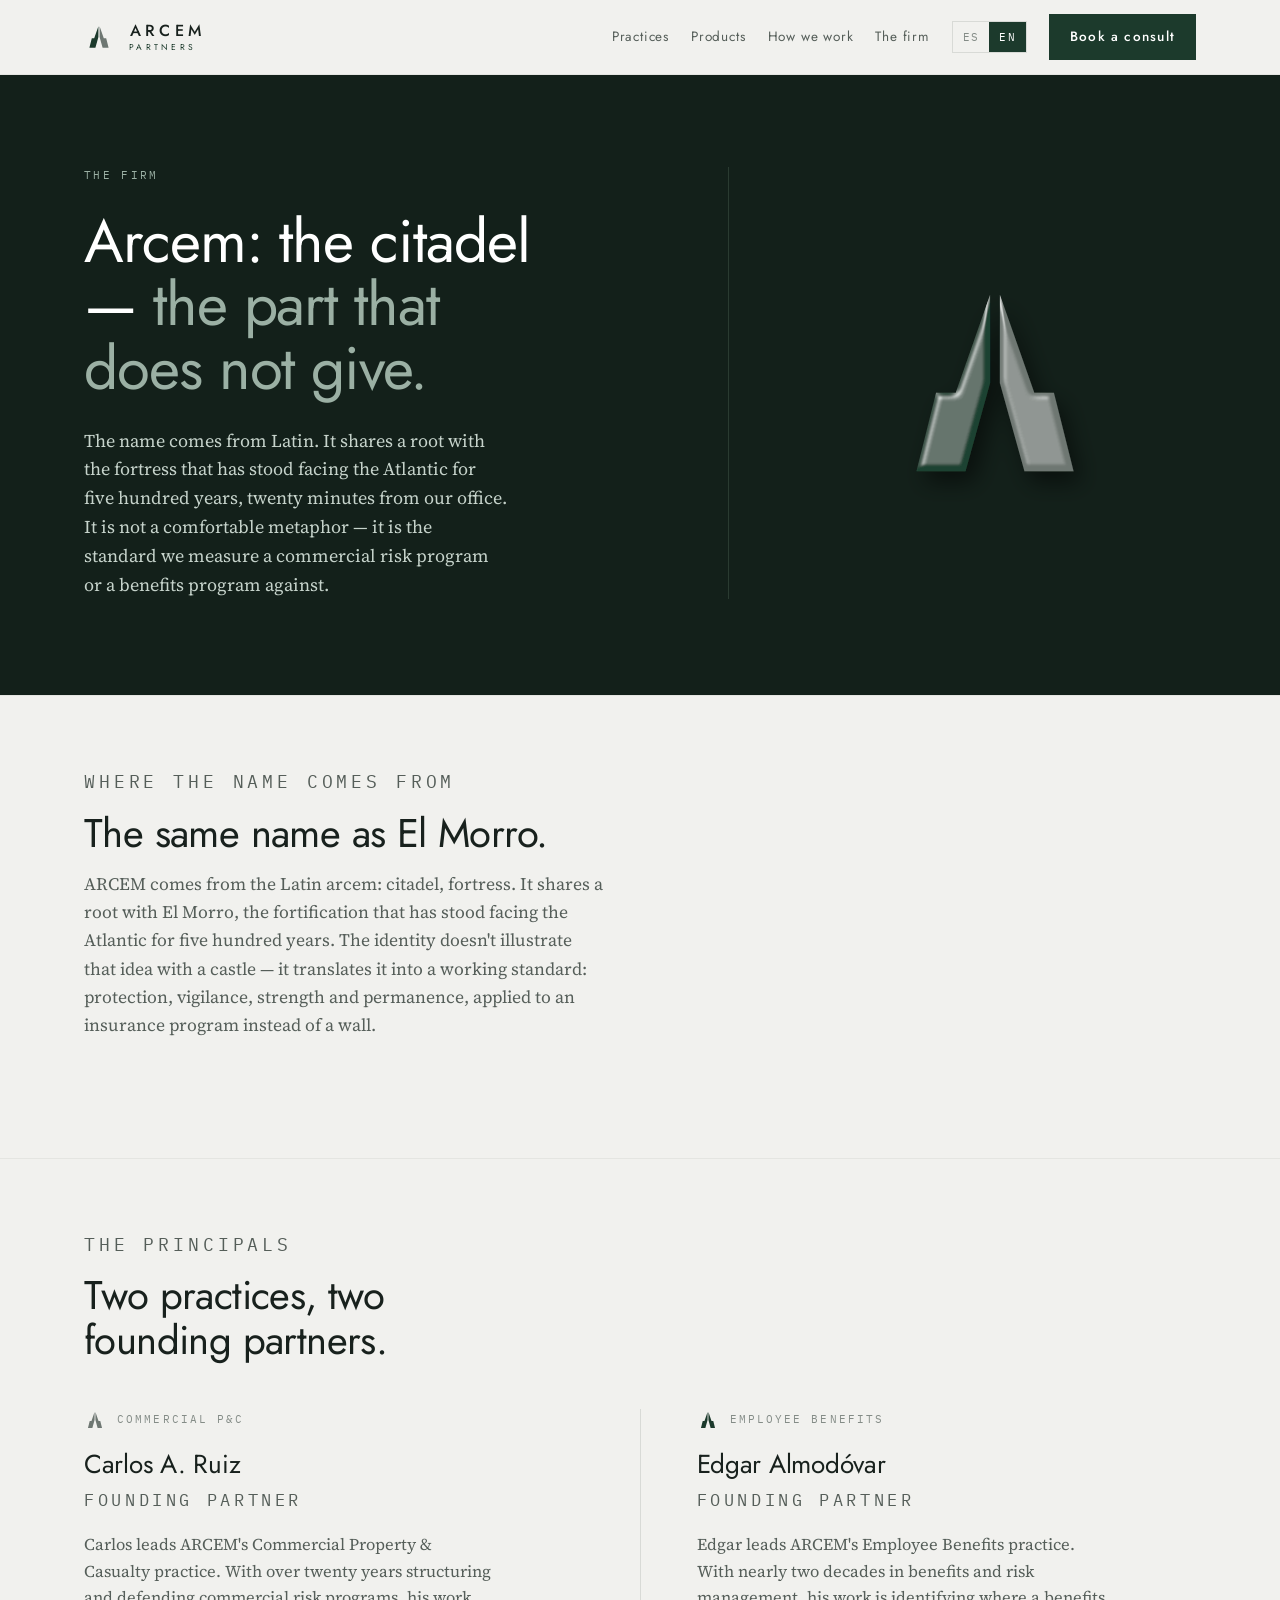
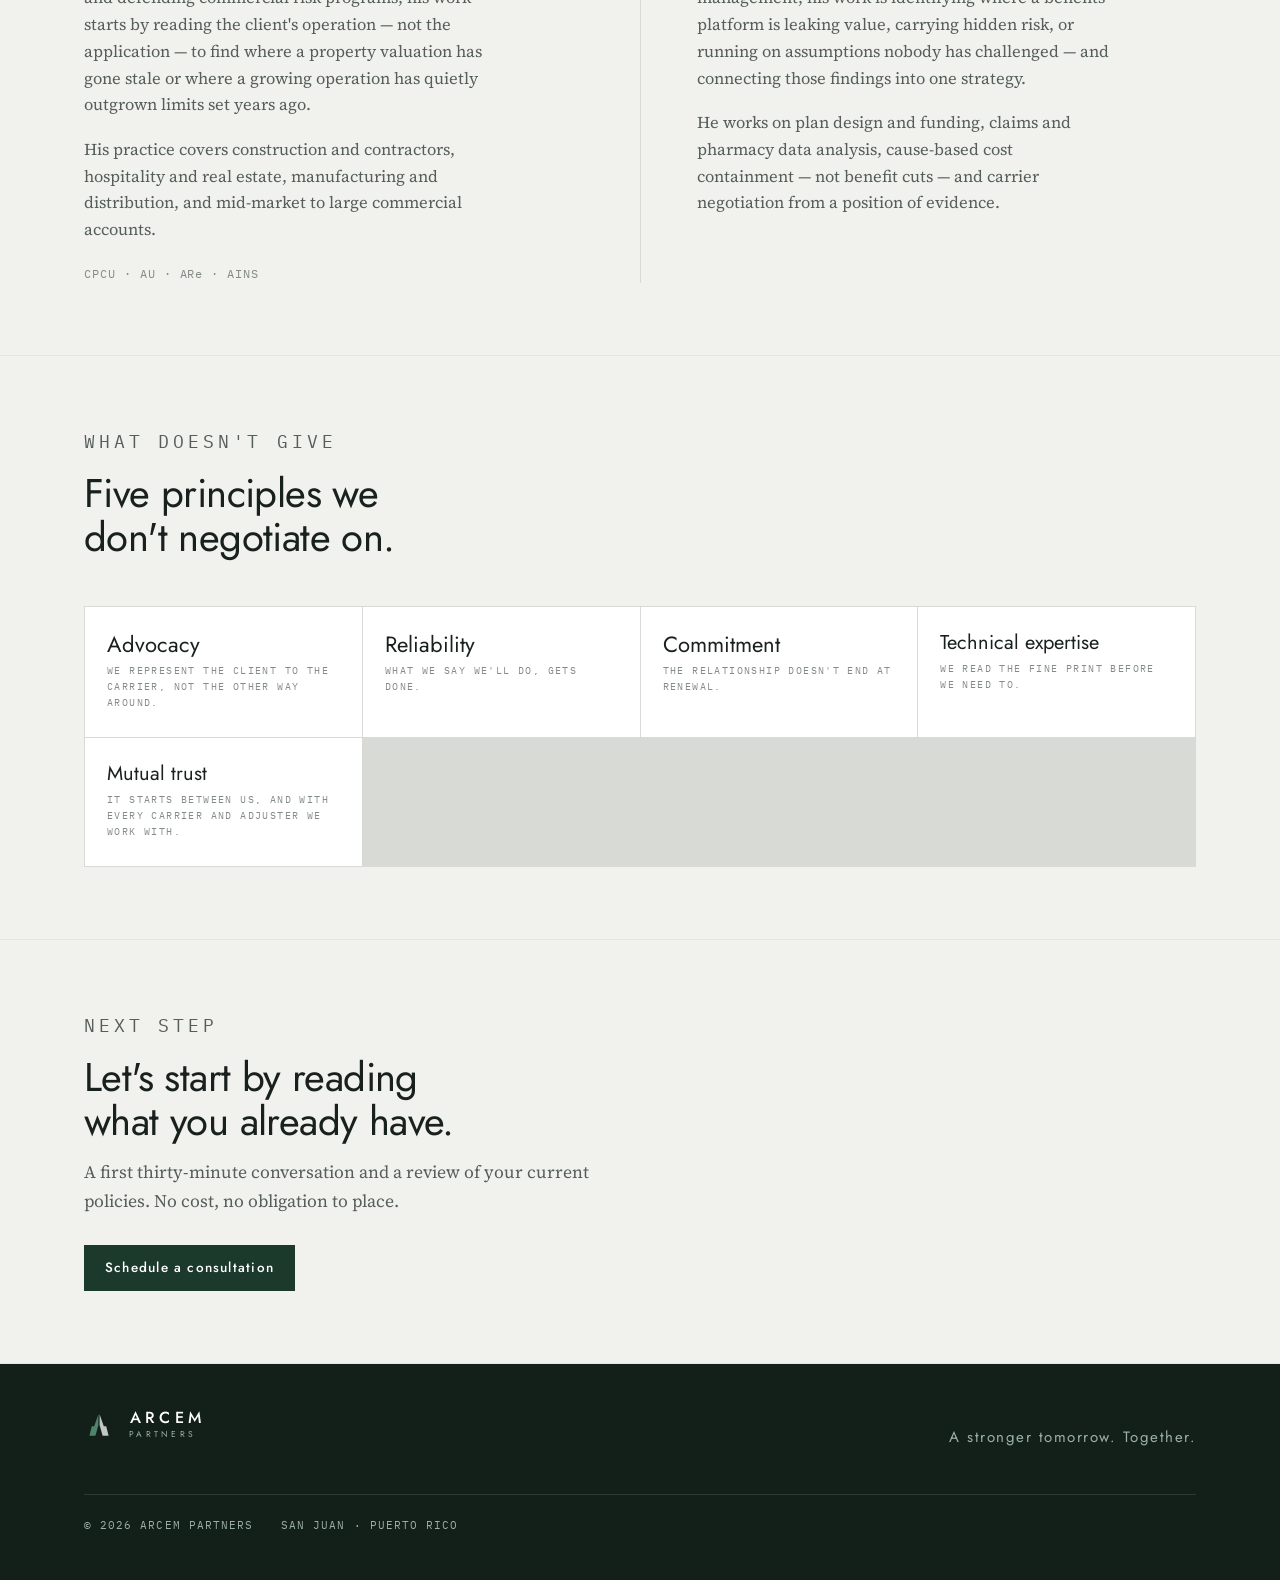
==== commit 5ca2fa58: "Reorder Commercial P&C before Employee Benefits in prose copy The earlier reorder only touched visua" ====
--- a/about.html
+++ b/about.html
@@ -55,7 +55,7 @@
       <div class="hero-copy">
         <p class="eyebrow" data-es="La firma" data-en="The firm">The firm</p>
         <h1 data-es="Arcem: la ciudadela, &lt;em&gt;la parte que no cede.&lt;/em&gt;" data-en="Arcem: the citadel — &lt;em&gt;the part that does not give.&lt;/em&gt;">Arcem: the citadel — <em>the part that does not give.</em></h1>
-        <p class="lede" data-es="El nombre viene del latín. Es la misma raíz que nombra la fortaleza que lleva quinientos años frente al Atlántico, a veinte minutos de nuestra oficina. No es una metáfora cómoda: es el estándar con el que medimos un programa de beneficios o un programa de riesgo comercial." data-en="The name comes from Latin. It shares a root with the fortress that has stood facing the Atlantic for five hundred years, twenty minutes from our office. It is not a comfortable metaphor — it is the standard we measure a benefits program or a commercial risk program against.">The name comes from Latin. It shares a root with the fortress that has stood facing the Atlantic for five hundred years, twenty minutes from our office. It is not a comfortable metaphor — it is the standard we measure a benefits program or a commercial risk program against.</p>
+        <p class="lede" data-es="El nombre viene del latín. Es la misma raíz que nombra la fortaleza que lleva quinientos años frente al Atlántico, a veinte minutos de nuestra oficina. No es una metáfora cómoda: es el estándar con el que medimos un programa de riesgo comercial o un programa de beneficios." data-en="The name comes from Latin. It shares a root with the fortress that has stood facing the Atlantic for five hundred years, twenty minutes from our office. It is not a comfortable metaphor — it is the standard we measure a commercial risk program or a benefits program against.">The name comes from Latin. It shares a root with the fortress that has stood facing the Atlantic for five hundred years, twenty minutes from our office. It is not a comfortable metaphor — it is the standard we measure a commercial risk program or a benefits program against.</p>
       </div>
       <div class="hero-seam" aria-hidden="true"></div>
       <div class="hero-mark">
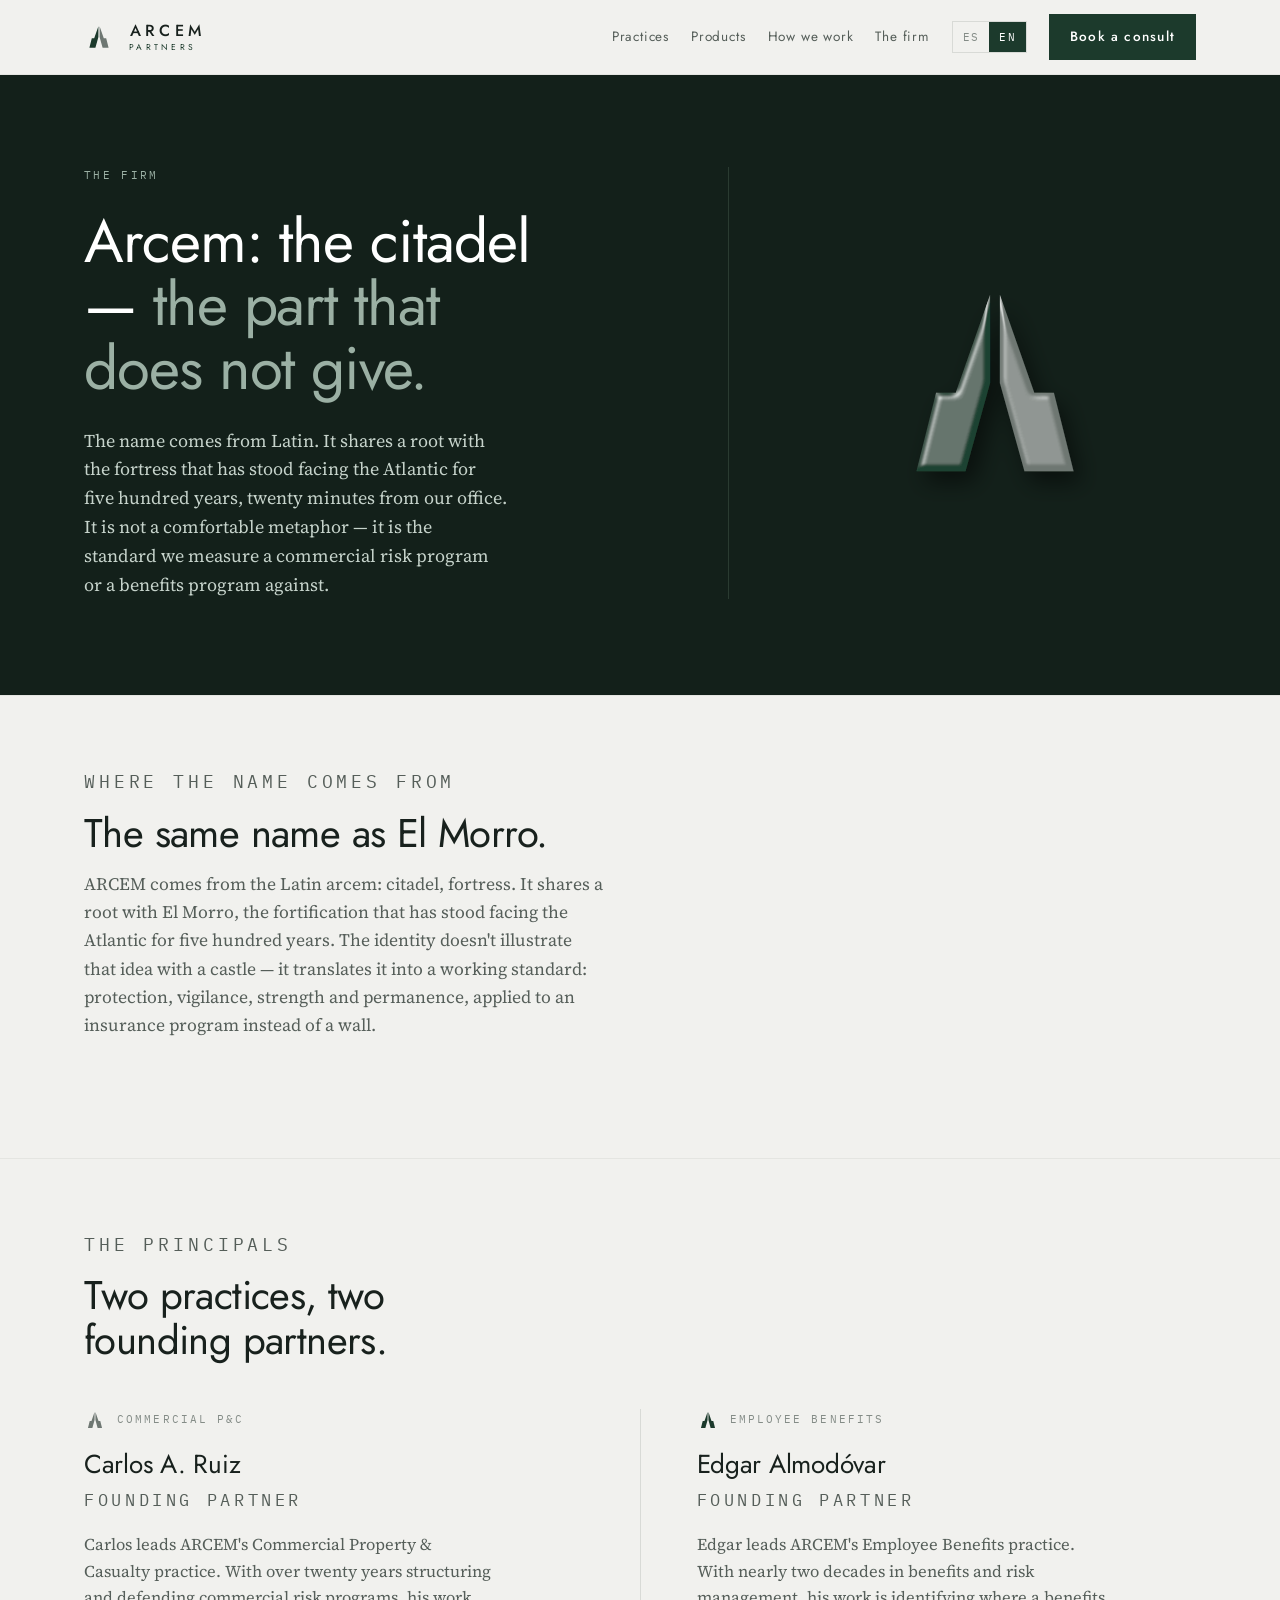
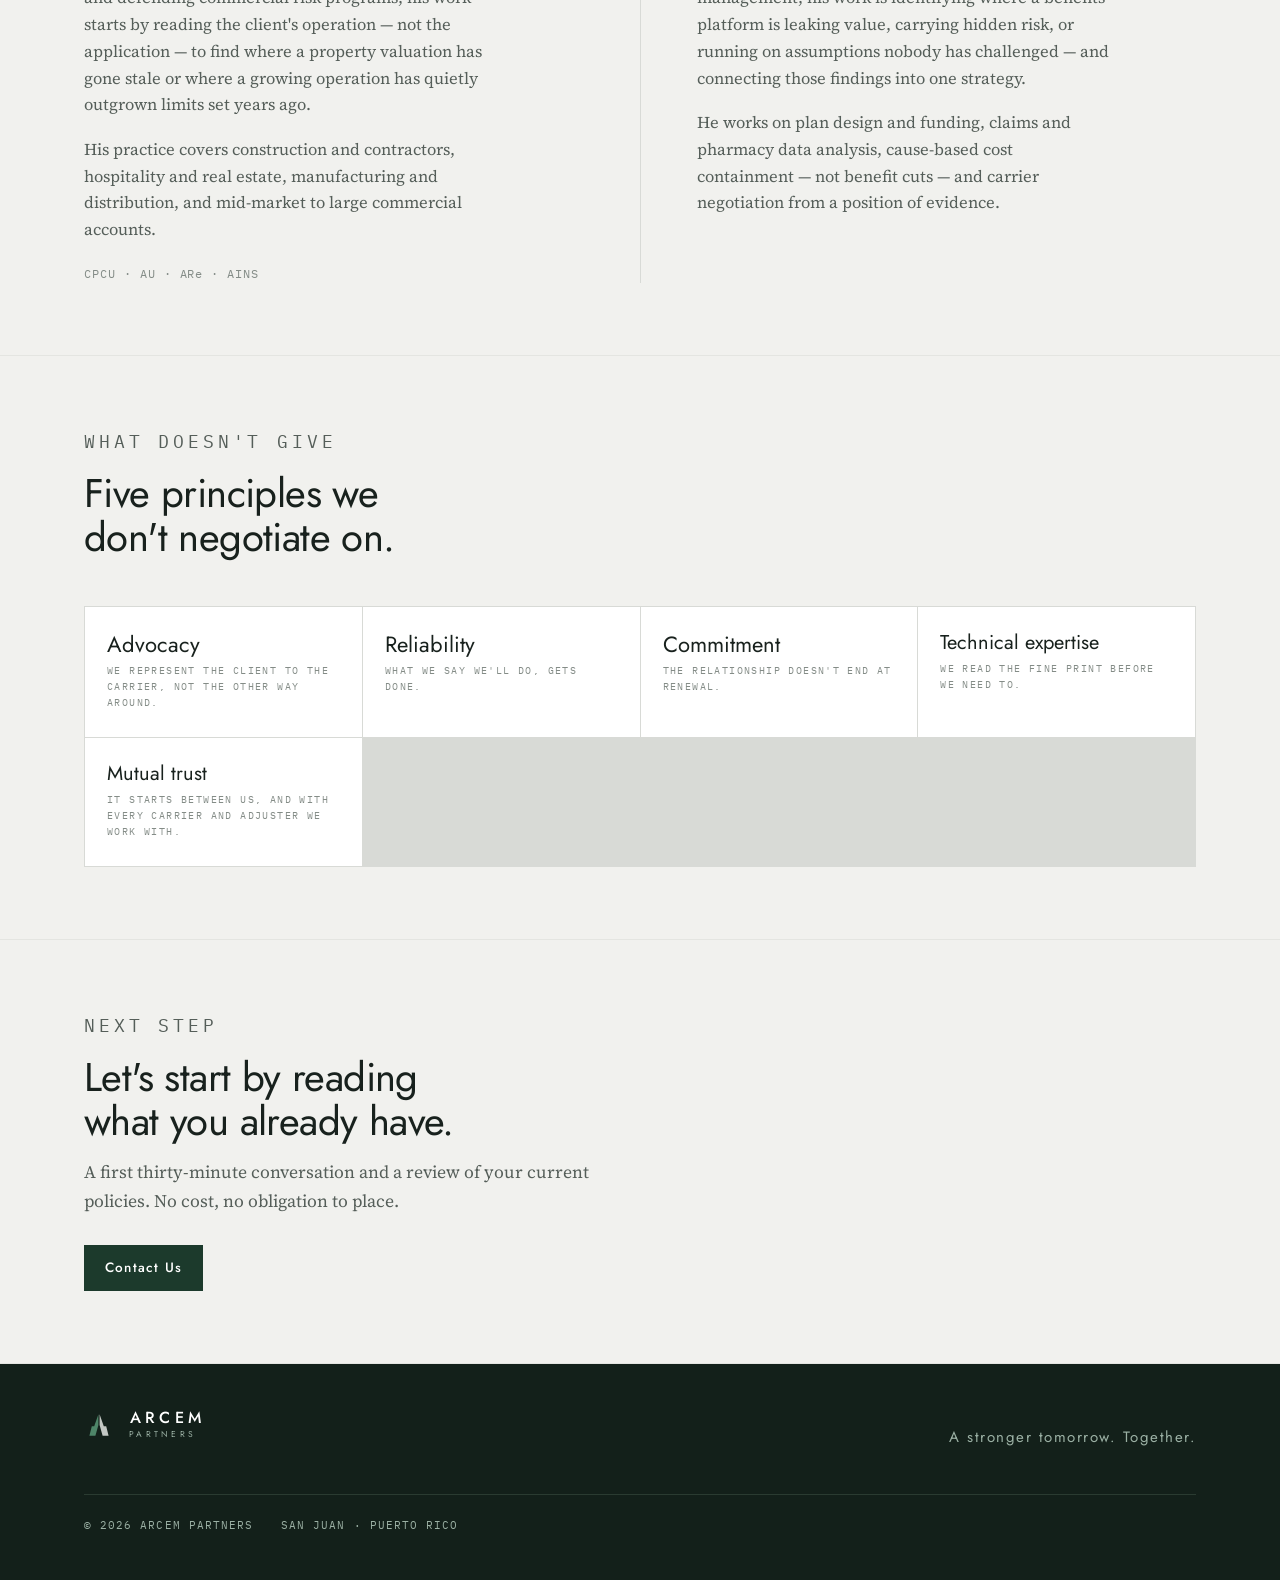
==== commit 64661d61: "Replace "Schedule a consultation" CTA with "Contact Us" Client felt "Schedule a consultation" read a" ====
--- a/about.html
+++ b/about.html
@@ -152,7 +152,7 @@
         <p data-es="Una primera conversación de treinta minutos y una revisión de sus pólizas vigentes. Sin costo y sin compromiso de colocación." data-en="A first thirty-minute conversation and a review of your current policies. No cost, no obligation to place.">A first thirty-minute conversation and a review of your current policies. No cost, no obligation to place.</p>
       </div>
       <div class="hero-cta" style="margin-top:30px">
-        <a class="btn" href="contact.html" data-es="Agendar una consulta" data-en="Schedule a consultation">Schedule a consultation</a>
+        <a class="btn" href="contact.html" data-es="Contáctenos" data-en="Contact Us">Contact Us</a>
       </div>
     </div>
   </section>
